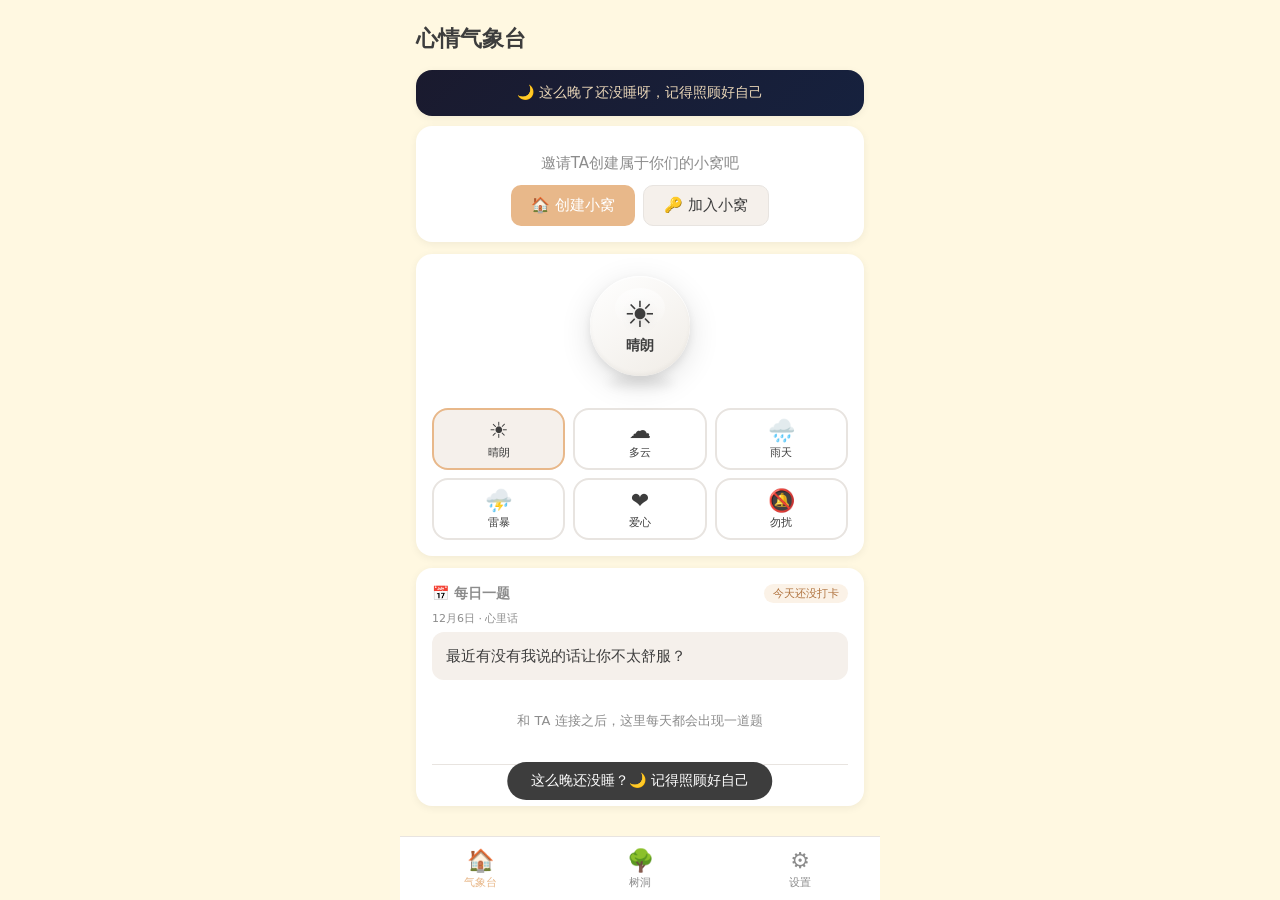
==== index.html @ a2e44a69 "Add files via upload" ====
<!DOCTYPE html>
<html lang="zh-CN">
<head>
<meta charset="UTF-8">
<meta http-equiv="Content-Type" content="text/html; charset=UTF-8">
<meta http-equiv="Cache-Control" content="no-cache,no-store,must-revalidate">
<meta http-equiv="Pragma" content="no-cache">
<meta http-equiv="Expires" content="0">
<meta name="viewport" content="width=device-width,initial-scale=1,maximum-scale=1,user-scalable=no,viewport-fit=cover">
<meta name="apple-mobile-web-app-capable" content="yes">
<meta name="apple-mobile-web-app-status-bar-style" content="default">
<meta name="theme-color" content="#FAFAF8">
<title>心情气象台</title>
<script>console.log('v3 loaded');document.body.style.background='#FFF7ED';</script>
<link rel="manifest" href="manifest.json">
<link rel="icon" type="image/png" href="icon-192.png">
<link rel="apple-touch-icon" href="apple-touch-icon.png">
<link rel="stylesheet" href="css/style.css">
</head>
<body>

<div id="screen-auth" style="display:none"></div>

<div id="app">

<div id="view-weather" class="view active">
<header class="view-header"><h1>心情气象台</h1><span class="room-badge" id="room-badge"></span></header>

<div id="care-banner"></div>
<div id="status-area"></div>

<div class="card my-mood-card" id="my-mood-card">
<div class="mood3d-wrapper">
<div class="mood3d-button"><span class="mood3d-shine"></span><span class="mood3d-icon" id="mood3d-icon">☀️</span><span class="mood3d-label" id="mood3d-label">晴朗</span></div>
<div class="mood3d-shadow"></div>
</div>
<div class="mood3d-grid">
<div class="mood3d-opt" data-mood="sunny" onclick="pickMood('sunny')"><span>☀️</span><span>晴朗</span></div>
<div class="mood3d-opt" data-mood="cloudy" onclick="pickMood('cloudy')"><span>☁️</span><span>多云</span></div>
<div class="mood3d-opt" data-mood="rainy" onclick="pickMood('rainy')"><span>🌧️</span><span>雨天</span></div>
<div class="mood3d-opt" data-mood="storm" onclick="pickMood('storm')"><span>⛈️</span><span>雷暴</span></div>
<div class="mood3d-opt" data-mood="love" onclick="pickMood('love')"><span>❤️</span><span>爱心</span></div>
<div class="mood3d-opt" data-mood="dnd" onclick="pickMood('dnd')"><span>🔕</span><span>勿扰</span></div>
</div>
<div id="mood-note-display"></div>
</div>

<div id="daily-section"></div>

<div class="card" id="crane-jar-card" style="display:none"></div>
<div class="card partner-mood-card" id="partner-card" style="display:none">
<div class="card-title" id="partner-mood-title">TA的心情</div>
<div class="partner-mood-display"><span class="partner-mood-icon" id="partner-mood-icon">☀️</span><div><div class="partner-mood-label" id="partner-mood-label">晴朗</div><div class="partner-mood-updated" id="partner-mood-updated">尚未更新</div></div></div>
<div class="partner-mood-note" id="partner-mood-note"></div>
</div>

<div class="card" id="invite-card" style="display:none"></div>
</div>

<div id="view-chat" class="view">
<div id="timeline-area"></div>
<div id="input-bar-area"></div>
</div>

<div id="view-treehole" class="view">
<header class="view-header"><h1>树洞</h1><span class="header-subtitle">你的私密空间</span></header>
<div id="shared-diary-section"></div>
<div id="capsule-section"></div>
<div id="diary-section"></div>
<div id="memorial-section"></div>
</div>

<div id="view-settings" class="view">
<header class="view-header"><h1>设置</h1></header>
<div class="settings-list">
<div class="card setting-item"><div class="setting-info"><div class="setting-label">TA的称呼</div><div class="setting-desc" id="setting-partner-name"></div></div><button class="btn-text" onclick="editPartnerName()">修改</button></div>
<div class="card setting-item" id="setting-pair"><div class="setting-info"><div class="setting-label">连接TA</div><div class="setting-desc">创建或加入房间</div></div><button class="btn-text" onclick="openPairing()">去连接</button></div>
<div class="card setting-item" id="setting-room" style="display:none"><div class="setting-info"><div class="setting-label">房间号</div><div class="setting-desc" id="setting-room-code"></div></div><button class="btn-text btn-danger" onclick="leaveAndReset()">退出房间</button></div>
<div class="card setting-item"><div class="setting-info"><div class="setting-label">新消息提醒</div><div class="setting-desc" id="setting-push-desc">已关闭</div></div><button class="btn-text" id="setting-push-btn" onclick="Push.toggle()">开启</button></div>
<div class="card setting-item"><div class="setting-info"><div class="setting-label">提示音</div><div class="setting-desc">收到新消息时响一声</div></div><button class="btn-text" id="setting-push-sound" onclick="Push.toggleSound()">提示音 开 🔊</button></div>
<div class="card setting-item"><div class="setting-info"><div class="setting-label">清除本地数据</div><div class="setting-desc">删除本地记录、涂鸦和设置</div></div><button class="btn-text btn-danger" onclick="clearAllData()">清除</button></div>
</div>
<p class="version-info">心情气象台 v121</p>
</div>

<nav class="tab-bar">
<button class="tab-btn active" data-view="weather"><span class="tab-icon">🏠</span><span class="tab-label">气象台</span></button>
<button class="tab-btn" data-view="chat" id="tab-chat" style="display:none"><span class="tab-icon">💬</span><span class="tab-label">对话</span></button>
<button class="tab-btn" data-view="treehole"><span class="tab-icon">🌳</span><span class="tab-label">树洞</span></button>
<button class="tab-btn" data-view="settings"><span class="tab-icon">⚙️</span><span class="tab-label">设置</span></button>
</nav>
</div>

<!-- v114: 移除 #send-overlay（投递给TA）——旧的独立入口，功能已由对话页输入栏与涂鸦面板覆盖 -->
<div id="doodle-overlay" class="overlay hidden">
<div class="doodle-toolbar"><button class="btn-icon" onclick="Doodle.close(false)">✕</button><span class="doodle-title">情绪涂鸦</span><button class="btn-icon" id="btn-doodle-save" onclick="Doodle.close(true)">✓</button></div>
<div class="doodle-colors" id="doodle-colors">
<button class="color-btn active" data-color="#E57373" style="background:#E57373"></button>
<button class="color-btn" data-color="#FFB74D" style="background:#FFB74D"></button>
<button class="color-btn" data-color="#FFF176" style="background:#FFF176"></button>
<button class="color-btn" data-color="#81C784" style="background:#81C784"></button>
<button class="color-btn" data-color="#64B5F6" style="background:#64B5F6"></button>
<button class="color-btn" data-color="#9575CD" style="background:#9575CD"></button>
<button class="color-btn" data-color="#424242" style="background:#424242"></button>
<button class="color-btn" data-color="#FAFAF8" style="background:#FAFAF8;border:1px solid #ddd"></button>
</div>
<canvas id="doodle-canvas"></canvas>
<div class="doodle-controls">
<div class="brush-sizes" id="brush-sizes">
<button class="size-btn" data-size="3"><span class="brush-dot" style="width:4px;height:4px"></span></button>
<button class="size-btn active" data-size="6"><span class="brush-dot" style="width:8px;height:8px"></span></button>
<button class="size-btn" data-size="12"><span class="brush-dot" style="width:14px;height:14px"></span></button>
</div>
<button class="btn-secondary" id="btn-eraser">🧹 橡皮</button>
<button class="btn-secondary" id="btn-clear-canvas">🗑️ 清空</button>
<div class="bg-colors" id="bg-colors">
<button class="bg-btn active" data-bg="#F5F0EB" style="background:#F5F0EB" title="米黄"></button>
<button class="bg-btn" data-bg="#E8E4E0" style="background:#E8E4E0" title="浅灰"></button>
<button class="bg-btn" data-bg="#D5D0CA" style="background:#D5D0CA" title="深灰"></button>
</div>
</div>
</div>

<div id="pairing-overlay" class="overlay hidden" style="z-index:150">
<div class="send-header"><button class="btn-icon" onclick="closePairing()">✕</button><span class="send-title">连接TA</span></div>
<div id="pairing-options" style="padding:24px 20px;display:flex;flex-direction:column;gap:12px">
<div class="send-option-card" onclick="showCreateRoom()"><span class="send-opt-icon">🏗️</span><span class="send-opt-label">创建房间</span></div>
<div class="send-option-card" onclick="showJoinRoom()"><span class="send-opt-icon">🔑</span><span class="send-opt-label">加入房间</span></div>
<div class="send-option-card" onclick="openScanJoin()"><span class="send-opt-icon">📷</span><span class="send-opt-label">扫码进TA的房间</span></div>
</div>
<div id="pairing-create" class="hidden" style="padding:24px 20px">
<input type="password" id="create-password" class="auth-input" placeholder="设置房间密码（至少8位，别用生日和重复数字）" maxlength="20">
<p class="auth-error" id="create-error"></p>
<button class="btn-primary btn-full" onclick="doCreateRoom()">创建</button>
<div id="room-waiting" class="hidden" style="text-align:center;padding-top:20px">
<div class="auth-waiting-icon">💫</div>
<p style="font-size:14px;color:var(--text-secondary);margin-bottom:12px">等待TA加入…</p>
<div class="my-code-box"><span>房间号</span><strong id="room-code-display" style="cursor:pointer" title="点击复制" onclick="copyRoomCode()"></strong><div id="copy-hint" style="font-size:11px;color:var(--accent-green);margin-top:4px;display:none">已复制！</div></div>
<div style="margin:14px 0 6px;font-size:13px;font-weight:600">让TA扫这个码直接进</div>
<div id="pair-qr" style="display:flex;justify-content:center;background:#fff;border-radius:12px;padding:10px;width:fit-content;margin:0 auto"></div>
<p style="font-size:12px;color:var(--text-secondary);margin-top:8px">TA扫码后会直接跳到加入页，房间号已填好，只要输密码</p>
<button class="btn-secondary btn-full" style="margin-top:10px" onclick="shareInviteLink()">🔗 复制邀请链接</button>
<p style="font-size:12px;color:var(--text-secondary);margin-top:10px">也可以手动把房间号和密码发给TA</p>
<button class="btn-text" onclick="cancelCreate()">取消</button>
</div>
<button class="btn-text" onclick="showPairingOptions()" style="margin-top:8px">← 返回</button>
</div>
<div id="pairing-join" class="hidden" style="padding:24px 20px">
<p id="join-invite-hint" class="hidden" style="font-size:13px;color:var(--accent-green);margin-bottom:8px">💌 已从邀请链接读到房间号，输入密码即可</p>
<input type="text" id="join-code" class="auth-input" placeholder="输入房间号" maxlength="10" style="text-transform:uppercase">
<input type="password" id="join-password" class="auth-input" placeholder="输入房间密码" maxlength="20">
<p class="auth-error" id="join-error"></p>
<button class="btn-primary btn-full" onclick="doJoinRoom()">加入</button>
<button class="btn-text" onclick="startScan()" style="margin-top:8px">📷 用相机扫码</button>
<button class="btn-text" onclick="showPairingOptions()" style="margin-top:8px">← 返回</button>
</div>
<div id="pairing-scan" class="hidden" style="padding:24px 20px;text-align:center">
<div style="position:relative;width:100%;max-width:260px;margin:0 auto;border-radius:14px;overflow:hidden;background:#000">
<video id="scan-video" playsinline muted style="width:100%;display:block"></video>
</div>
<p id="scan-hint" style="font-size:12px;color:var(--text-secondary);margin-top:10px">把TA屏幕上的二维码放进框里</p>
<p class="auth-error" id="scan-error"></p>
<input type="file" id="scan-file" accept="image/*" class="hidden">
<button class="btn-secondary btn-full" onclick="document.getElementById('scan-file').click()" style="margin-top:6px">从相册选二维码</button>
<button class="btn-text" onclick="stopScan();showJoinRoom()" style="margin-top:8px">← 返回</button>
</div>
</div>

<div id="modal-shared-entry" class="modal hidden">
<div class="modal-backdrop"></div>
<div class="modal-card"><h3 id="shared-entry-modal-title"></h3><div class="shared-entry-mood" id="shared-entry-modal-mood"></div><p class="shared-entry-text" id="shared-entry-modal-text"></p><img class="shared-entry-doodle" id="shared-entry-modal-doodle" style="display:none" alt="涂鸦"><button class="btn-secondary btn-full" onclick="document.getElementById('modal-shared-entry').classList.add('hidden')">关闭</button></div>
</div>

<div id="mood-note-modal" class="modal hidden">
<div class="modal-backdrop mood-note-backdrop" onclick="Weather.closeMoodNote()"></div>
<div class="modal-card mood-note-pop">
<div class="mood-note-pop-head"><span class="mood-note-pop-emoji" id="mood-note-pop-emoji">☀️</span><span class="mood-note-pop-label" id="mood-note-pop-label">晴朗</span></div>
<p class="mood-note-pop-hint">发生甚么事情啦...</p>
<textarea id="mood-note-text" class="mood-note-ta" maxlength="60"></textarea>
<div class="mood-note-pop-actions">
<button class="btn-secondary" onclick="Weather.closeMoodNote()">取消</button>
<button class="btn-primary" onclick="Weather.saveMoodNote()">保存</button>
</div>
</div>
</div>

<div id="daily-sheet" class="dc-sheet hidden">
<div class="dc-sheet-backdrop" onclick="Daily.closeSheet(true)"></div>
<div class="dc-sheet-panel">
<div class="dc-sheet-q" id="ds-question"></div>
<textarea id="ds-text" class="dc-sheet-ta" maxlength="300" placeholder="写点什么…"></textarea>
<button class="dc-seal-btn" onclick="Daily.seal()">封存这封信</button>
</div>
</div>

<div id="toast" class="toast hidden"></div>

<script src="js/utils.js?v=120"></script>
<script src="js/qrdecode.js?v=120"></script>
<script src="js/storage.js?v=120"></script>
<script src="js/supabase.js?v=120"></script>
<script src="js/crypto.js?v=120"></script>
<script src="js/sync.js?v=120"></script>
<script src="js/weather.js?v=120"></script>
<script src="js/treehole.js?v=120"></script>
<script src="js/doodle.js?v=120"></script>
<script src="js/care.js?v=120"></script>
<script src="js/crane.js?v=120"></script>
<script src="js/weekly.js?v=120"></script>
<script src="js/push.js?v=120"></script>
<script src="js/daily.js?v=120"></script>
<script src="js/capsule.js?v=120"></script>
<script src="js/app.js?v=120"></script>
</body>
</html>
---- css/style.css ----
:root{--bg-primary:#FAFAF8;--bg-secondary:#F5F0EB;--bg-card:#FFFFFF;--text-primary:#3D3D3D;--text-secondary:#8C8C8C;--accent-warm:#E8B88A;--accent-blue:#B8C8D8;--accent-green:#A8C8A0;--accent-red:#D4A0A0;--border:#E8E4E0;--shadow:0 2px 8px rgba(0,0,0,0.06);--radius:16px;--radius-sm:10px;--font:'Segoe UI',system-ui,-apple-system,sans-serif;--tab-height:64px;--safe-bottom:env(safe-area-inset-bottom,0px);--primary:#E8B88A;--card:#FFFFFF;--text:#3D3D3D;--text-dim:#8C8C8C;--bg:#FFFFFF}*,*::before,*::after{box-sizing:border-box;margin:0;padding:0}html,body{height:100%;overflow:hidden}body{font-family:var(--font);background:var(--bg-primary);color:var(--text-primary);-webkit-font-smoothing:antialiased;-webkit-tap-highlight-color:transparent;user-select:none;-webkit-user-select:none}#app{height:100%;display:flex;flex-direction:column;max-width:480px;margin:0 auto;position:relative;overflow:hidden}.view{flex:1;overflow-y:auto;overflow-x:hidden;padding:16px 16px 24px;display:none;-webkit-overflow-scrolling:touch}.view.active{display:block}.view-header{display:flex;align-items:baseline;gap:10px;padding:8px 0 16px}.view-header h1{font-size:22px;font-weight:600}.header-subtitle{font-size:13px;color:var(--text-secondary)}.tab-bar{display:flex;background:var(--bg-card);border-top:1px solid var(--border);padding-bottom:var(--safe-bottom);height:calc(var(--tab-height) + var(--safe-bottom));flex-shrink:0}.tab-btn{flex:1;display:flex;flex-direction:column;align-items:center;justify-content:center;gap:2px;border:none;background:none;cursor:pointer;color:var(--text-secondary);transition:color 0.2s;font-family:var(--font);font-size:11px;-webkit-tap-highlight-color:transparent}.tab-btn{position:relative}.tab-btn.has-badge::after{content:'';position:absolute;top:4px;right:50%;margin-right:-18px;width:8px;height:8px;background:#F43F5E;border-radius:50%;border:2px solid var(--bg-card)}.tab-btn.active{color:var(--accent-warm)}.tab-icon{font-size:22px}.tab-label{font-size:11px}.card{background:var(--bg-card);border-radius:var(--radius);padding:16px;margin-bottom:12px;box-shadow:var(--shadow)}.card-title{font-size:14px;font-weight:600;color:var(--text-secondary);margin-bottom:12px}.btn-primary{background:var(--accent-warm);color:white;border:none;border-radius:var(--radius-sm);padding:10px 20px;font-size:15px;font-weight:500;cursor:pointer;font-family:var(--font);-webkit-tap-highlight-color:transparent}.btn-primary:active{background:#d4a67a;transform:scale(0.97)}.btn-secondary{background:var(--bg-secondary);color:var(--text-primary);border:1px solid var(--border);border-radius:var(--radius-sm);padding:10px 20px;font-size:15px;cursor:pointer;font-family:var(--font);-webkit-tap-highlight-color:transparent}.btn-text{background:none;border:none;color:var(--accent-warm);font-size:14px;cursor:pointer;font-family:var(--font);padding:4px 0;-webkit-tap-highlight-color:transparent}.btn-danger{color:var(--accent-red)!important}.btn-icon{background:none;border:none;font-size:20px;cursor:pointer;padding:8px;border-radius:50%;width:40px;height:40px;display:flex;align-items:center;justify-content:center;-webkit-tap-highlight-color:transparent}.btn-full{width:100%;padding:12px;font-size:16px;margin-top:8px}.mood3d-wrapper{display:flex;flex-direction:column;align-items:center;position:relative;padding:8px 0}.mood3d-button{position:relative;width:100px;height:100px;border-radius:50%;border:none;cursor:pointer;display:flex;flex-direction:column;align-items:center;justify-content:center;gap:4px;background:linear-gradient(145deg,#ffffff 0%,#f0ece6 100%);box-shadow:0 8px 32px rgba(0,0,0,0.12),0 4px 8px rgba(0,0,0,0.08),inset 0 1px 0 rgba(255,255,255,0.9),inset 0 -2px 4px rgba(0,0,0,0.04);transform:translateY(-2px);transition:transform 0.1s ease,box-shadow 0.1s ease;-webkit-tap-highlight-color:transparent;font-family:var(--font);outline:none;z-index:2}.mood3d-shine{position:absolute;top:12px;left:25%;width:50%;height:40%;border-radius:50%;background:linear-gradient(180deg,rgba(255,255,255,0.6) 0%,rgba(255,255,255,0) 100%);pointer-events:none}.mood3d-icon{font-size:36px;line-height:1;filter:drop-shadow(0 2px 4px rgba(0,0,0,0.1))}.mood3d-label{font-size:14px;font-weight:600}.mood3d-shadow{width:65px;height:12px;border-radius:50%;background:rgba(0,0,0,0.08);margin-top:-2px;filter:blur(5px)}.mood3d-grid{display:grid;grid-template-columns:repeat(3,1fr);gap:8px;padding-top:12px}.mood3d-opt{display:flex;flex-direction:column;align-items:center;gap:2px;padding:8px 4px;border:2px solid var(--border);border-radius:var(--radius);background:var(--bg-card);cursor:pointer;font-family:var(--font);font-size:11px;color:var(--text-primary);transition:all 0.15s;-webkit-tap-highlight-color:transparent}.mood3d-opt span:first-child{font-size:22px}.mood3d-opt:active{background:var(--bg-secondary);border-color:var(--accent-warm);transform:scale(0.95)}.mood3d-opt.selected{border-color:var(--accent-warm);background:var(--bg-secondary)}.partner-mood-display{display:flex;align-items:center;gap:14px;padding:4px 0}.partner-mood-icon{font-size:36px}.partner-mood-label{font-size:16px;font-weight:600}.partner-mood-updated{font-size:12px;color:var(--text-secondary);margin-top:2px}.partner-doodle-thumb{text-align:center;padding:8px 0}.partner-doodle-thumb img{max-width:160px;max-height:160px;border-radius:var(--radius-sm);border:1px solid var(--border);cursor:pointer}.partner-doodle-date{font-size:12px;color:var(--text-secondary);margin-top:6px}.history-item{display:flex;align-items:center;gap:10px;padding:12px 0;border-bottom:1px solid var(--border);cursor:pointer}.history-item:last-child{border-bottom:none}.history-mood{font-size:20px;flex-shrink:0}.history-preview{flex:1;font-size:14px;overflow:hidden;text-overflow:ellipsis;white-space:nowrap}.history-date{font-size:11px;color:var(--text-secondary);flex-shrink:0}.entry-textarea{width:100%;border:1px solid var(--border);border-radius:var(--radius-sm);padding:12px;font-family:var(--font);font-size:15px;resize:none;background:var(--bg-secondary);color:var(--text-primary);outline:none}.entry-textarea:focus{border-color:var(--accent-warm)}.entry-actions{margin-top:12px}.entry-mood-select{display:flex;gap:6px;margin-bottom:10px}.mood-stamp-btn{width:44px;height:44px;border-radius:50%;border:2px solid var(--border);background:var(--bg-card);font-size:22px;cursor:pointer;transition:all 0.2s;-webkit-tap-highlight-color:transparent;display:flex;align-items:center;justify-content:center}.mood-stamp-btn.selected{border-color:var(--accent-warm);background:var(--bg-secondary);transform:scale(1.1)}.entry-submit-row{display:flex;gap:8px;justify-content:flex-end}.entry-timeline{display:flex;flex-direction:column;gap:8px;margin-top:16px;padding-bottom:40px}.date-group{margin-bottom:8px}.date-group-label{font-size:12px;color:var(--text-secondary);padding:8px 0 4px;font-weight:500}.entry-item{background:var(--bg-card);border-radius:var(--radius-sm);padding:14px 16px;box-shadow:var(--shadow);border-left:3px solid transparent}.entry-item.mood-sunny{border-left-color:#FFB74D}.entry-item.mood-cloudy{border-left-color:#B8C8D8}.entry-item.mood-rainy{border-left-color:#64B5F6}.entry-item.mood-storm{border-left-color:#9575CD}.entry-item.mood-love{border-left-color:#E57373}.entry-item.mood-dnd{border-left-color:#B0B0B0}.entry-item-header{display:flex;justify-content:space-between;align-items:center;margin-bottom:6px}.entry-item-mood{font-size:20px}.entry-item-time{font-size:11px;color:var(--text-secondary)}.entry-item-text{font-size:14px;line-height:1.5;white-space:pre-wrap;word-break:break-word}.entry-item-doodle{margin-top:8px}.entry-item-doodle img{max-width:120px;max-height:120px;border-radius:var(--radius-sm);border:1px solid var(--border);cursor:pointer}.entry-item-actions{display:flex;justify-content:flex-end;gap:8px;margin-top:8px}.share-btn{font-size:12px;padding:6px 12px;border-radius:20px;border:1px solid var(--accent-warm);background:var(--bg-card);color:var(--accent-warm);cursor:pointer;font-family:var(--font)}.share-btn.shared{background:var(--accent-warm);color:white}.delete-btn{font-size:12px;padding:6px 12px;border-radius:20px;border:1px solid var(--border);background:var(--bg-card);color:var(--text-secondary);cursor:pointer;font-family:var(--font)}.delete-btn:active{background:var(--accent-red);color:white;border-color:var(--accent-red)}.settings-list{display:flex;flex-direction:column;gap:8px}.setting-item{display:flex;align-items:center;justify-content:space-between}.setting-info{flex:1;margin-right:12px}.setting-label{font-size:15px;font-weight:500}.setting-desc{font-size:12px;color:var(--text-secondary);margin-top:2px}.overlay{position:fixed;inset:0;z-index:100;background:var(--bg-primary);display:flex;flex-direction:column}.overlay.hidden{display:none}.send-header{display:flex;align-items:center;justify-content:space-between;padding:8px 12px;background:var(--bg-card);border-bottom:1px solid var(--border);height:48px;flex-shrink:0}.send-title{font-size:16px;font-weight:600}.send-options{display:flex;flex-direction:column;gap:12px;padding:24px 20px}.send-option-card{display:flex;align-items:center;gap:14px;padding:20px;background:var(--bg-card);border:1px solid var(--border);border-radius:var(--radius);cursor:pointer;font-family:var(--font);font-size:16px;-webkit-tap-highlight-color:transparent}.send-option-card:active{background:var(--bg-secondary);border-color:var(--accent-warm)}.send-opt-icon{font-size:32px}.send-opt-label{font-weight:500}.send-textarea{width:calc(100% - 40px);border:1px solid var(--border);border-radius:var(--radius);padding:16px;font-family:var(--font);font-size:16px;resize:none;background:var(--bg-card);outline:none;margin:16px 20px}.send-mood-row{display:flex;align-items:center;gap:8px;padding:0 20px;margin-bottom:16px}.send-mood-label{font-size:13px;color:var(--text-secondary);white-space:nowrap}.send-mood-select{display:flex;gap:4px}.send-actions{display:flex;align-items:center;justify-content:space-between;padding:0 20px}.send-save-label{font-size:13px;color:var(--text-secondary);cursor:pointer;display:flex;align-items:center;gap:4px}.doodle-toolbar{display:flex;align-items:center;justify-content:space-between;padding:8px 12px;background:var(--bg-card);border-bottom:1px solid var(--border);height:48px;flex-shrink:0}.doodle-title{font-size:16px;font-weight:600}.doodle-colors{display:flex;gap:6px;padding:10px 12px;justify-content:center;flex-shrink:0}.color-btn{width:30px;height:30px;border-radius:50%;border:2px solid transparent;cursor:pointer;transition:transform 0.15s,border-color 0.15s;-webkit-tap-highlight-color:transparent}.color-btn:active,.color-btn.active{transform:scale(1.2);border-color:var(--text-primary)}#doodle-canvas{flex:1;width:100%;touch-action:none;cursor:crosshair}.doodle-controls{display:flex;align-items:center;gap:8px;padding:10px 12px calc(10px + env(safe-area-inset-bottom,0px));background:var(--bg-card);border-top:1px solid var(--border);flex-shrink:0;flex-wrap:wrap;justify-content:center}.brush-sizes{display:flex;gap:4px;align-items:center}.size-btn{width:32px;height:32px;border-radius:50%;border:2px solid var(--border);background:var(--bg-card);cursor:pointer;display:flex;align-items:center;justify-content:center;-webkit-tap-highlight-color:transparent}.size-btn.active{border-color:var(--accent-warm);background:var(--bg-secondary)}.brush-dot{background:var(--text-primary);border-radius:50%}.bg-colors{display:flex;gap:4px;align-items:center}.bg-btn{width:24px;height:24px;border-radius:50%;border:2px solid var(--border);cursor:pointer;-webkit-tap-highlight-color:transparent}.bg-btn.active{border-color:var(--text-primary)}.modal{position:fixed;inset:0;z-index:200;display:flex;align-items:center;justify-content:center}.modal.hidden{display:none}.modal-backdrop{position:absolute;inset:0;background:rgba(0,0,0,0.3);backdrop-filter:blur(2px)}.modal-card{position:relative;background:var(--bg-card);border-radius:var(--radius);padding:24px;width:90%;max-width:340px;box-shadow:0 8px 32px rgba(0,0,0,0.12);display:flex;flex-direction:column;gap:12px}.modal-card h3{font-size:18px;font-weight:600;text-align:center}.shared-entry-text{font-size:15px;line-height:1.6;white-space:pre-wrap;color:var(--text-primary)}.shared-entry-doodle{max-width:100%;border-radius:var(--radius-sm);border:1px solid var(--border)}.shared-entry-mood{font-size:36px;text-align:center}.toast{position:fixed;bottom:100px;left:50%;transform:translateX(-50%);background:var(--text-primary);color:white;padding:10px 24px;border-radius:24px;font-size:14px;z-index:300;opacity:0;transition:opacity 0.3s;pointer-events:none}.toast.show{opacity:1}.toast.hidden{display:none}.empty-hint{text-align:center;color:var(--text-secondary);font-size:13px;padding:20px 0}.hidden{display:none!important}::-webkit-scrollbar{width:0;background:transparent}.doodle-fullscreen{position:fixed;inset:0;z-index:150;background:rgba(0,0,0,0.85);display:flex;align-items:center;justify-content:center;cursor:pointer}.doodle-fullscreen img{max-width:95%;max-height:95%;border-radius:var(--radius)}#screen-auth{position:fixed;inset:0;z-index:500;background:var(--bg-primary);display:flex;align-items:center;justify-content:center}.auth-container{width:90%;max-width:360px;text-align:center}.auth-icon{font-size:64px;margin-bottom:12px}.auth-container h2{font-size:24px;font-weight:600;margin-bottom:8px}.auth-desc{font-size:14px;color:var(--text-secondary);margin-bottom:24px;line-height:1.6}.auth-input{width:100%;padding:14px 16px;border:1px solid var(--border);border-radius:var(--radius);font-size:18px;font-family:var(--font);text-align:center;background:var(--bg-card);color:var(--text-primary);outline:none;margin-bottom:12px;-webkit-tap-highlight-color:transparent}.auth-input:focus{border-color:var(--accent-warm)}.auth-hint{font-size:13px;color:var(--text-secondary);margin-bottom:16px;line-height:1.5}.auth-error{font-size:13px;color:var(--accent-red);min-height:20px;margin-bottom:8px}.my-code-box{background:var(--bg-secondary);border-radius:var(--radius);padding:14px;margin-bottom:16px;text-align:center}.my-code-box span{display:block;font-size:12px;color:var(--text-secondary);margin-bottom:4px}.my-code-box strong{font-size:28px;letter-spacing:4px;color:var(--accent-warm)}.auth-waiting-icon{font-size:56px;margin-bottom:16px;animation:float 2s ease-in-out infinite}@keyframes float{0%,100%{transform:translateY(0)}50%{transform:translateY(-8px)}}.room-badge{font-size:11px;color:var(--accent-warm);background:var(--bg-secondary);padding:2px 10px;border-radius:10px;font-weight:500}#view-chat.active{display:flex;flex-direction:column;overflow:hidden;padding:0;height:100%;background:transparent}#view-chat.active #timeline-area{flex:1;min-height:0;overflow-y:auto;-webkit-overflow-scrolling:touch;padding:0}#view-chat.active #timeline-area>.card{border-radius:18px 18px 0 0;box-shadow:none;margin-bottom:0;padding:12px 16px;min-height:100%;background:rgba(255,255,255,0.25)}#view-chat.active #input-bar-area{flex-shrink:0;padding:8px 0 12px}.version-info{text-align:center;font-size:11px;color:var(--text-secondary);margin-top:24px;padding-bottom:24px}

/* ==================== v118 新增：心情备注 / 每日一题 / 时光胶囊 / 推送设置 ==================== */
/* ---- v119：心情备注改为弹窗化，主界面只留一张清爽展示卡 ---- */
.mood-note-display:empty{display:none}
.mood-note-show{display:flex;align-items:center;gap:10px;margin-top:12px;padding:12px 14px;background:var(--bg-secondary);border-radius:var(--radius-sm);cursor:pointer;transition:transform 0.15s}
.mood-note-show:active{transform:scale(0.98)}
.mood-note-show-emoji{font-size:20px;line-height:1;flex-shrink:0}
.mood-note-show-text{flex:1;min-width:0;font-size:14px;line-height:1.5;color:var(--text-primary);word-break:break-word}
.mood-note-show-label{font-weight:600}
.mood-note-show-clear{flex-shrink:0;background:none;border:none;color:var(--text-secondary);font-size:14px;cursor:pointer;padding:4px 2px;line-height:1;font-family:var(--font)}
.partner-mood-note{margin-top:8px}
.partner-note{font-size:13px;line-height:1.5;color:var(--text-primary);background:var(--bg-secondary);border-radius:10px;padding:8px 12px;word-break:break-word}

/* ---- v119：备注弹窗（居中卡片 + 深遮罩毛玻璃 + 缩放入场）---- */
.modal-backdrop.mood-note-backdrop{background:rgba(0,0,0,0.45);backdrop-filter:blur(4px);-webkit-backdrop-filter:blur(4px)}
.modal-card.mood-note-pop{width:88%;max-width:360px;padding:22px 20px 18px;gap:0}
.mood-note-pop-head{display:flex;align-items:center;justify-content:center;gap:10px}
.mood-note-pop-emoji{font-size:34px;line-height:1}
.mood-note-pop-label{font-size:18px;font-weight:600}
.mood-note-pop-hint{font-size:13px;color:var(--text-secondary);text-align:center;margin:8px 0 14px}
.mood-note-ta{display:block;width:100%;height:80px;border:none;border-radius:12px;background:var(--bg-secondary);padding:12px 14px;font-family:var(--font);font-size:15px;line-height:1.5;color:var(--text-primary);resize:none;outline:none;user-select:text;-webkit-user-select:text}
.mood-note-ta:focus{background:#F1EBE4}
.mood-note-pop-actions{display:flex;gap:10px;margin-top:16px}
.mood-note-pop-actions button{flex:1;padding:11px 0;font-size:15px}
@keyframes moodNoteFade{from{opacity:0}to{opacity:1}}
@keyframes moodNoteIn{from{opacity:0;transform:scale(0.9)}to{opacity:1;transform:scale(1)}}
#mood-note-modal:not(.hidden) .mood-note-backdrop{animation:moodNoteFade 0.2s ease}
#mood-note-modal:not(.hidden) .mood-note-pop{animation:moodNoteIn 0.24s cubic-bezier(0.34,1.4,0.64,1)}

.daily-card .daily-head{display:flex;justify-content:space-between;align-items:center;margin-bottom:8px}
.daily-streak{font-size:11px;color:#B0733F;background:#FBF2E7;border-radius:10px;padding:2px 9px;font-weight:500}
.daily-streak.ready{color:#2F7D4F;background:#E9F6EE}
.daily-cat{font-size:11px;color:var(--text-dim);margin-bottom:6px}
.daily-q{font-size:15px;line-height:1.6;font-weight:500;color:var(--text-primary);background:var(--bg-secondary);border-radius:12px;padding:12px 14px;margin-bottom:12px}
.daily-ans{margin-top:10px;border-left:3px solid var(--border);padding-left:10px}
.daily-ans.mine{border-left-color:var(--accent-warm)}
.daily-ans.ta{border-left-color:#8CB3D9}
.daily-ans-who{font-size:11px;color:var(--text-dim);margin-bottom:3px;display:flex;align-items:center;gap:6px}
.daily-edit{font-size:11px!important;padding:0!important}
.daily-ans-text{font-size:14px;line-height:1.6;white-space:pre-wrap;word-break:break-word;color:var(--text-primary)}
.daily-wait{font-size:13px;color:var(--text-dim);margin-top:10px;padding-left:10px}
.daily-past-head{font-size:12px;color:var(--text-secondary);margin-top:14px;padding-top:10px;border-top:1px solid var(--border);cursor:pointer}
.daily-past{margin-top:8px;max-height:320px;overflow-y:auto}
.daily-past-item{padding:10px 0;border-bottom:1px solid var(--border)}
.daily-past-item:last-child{border-bottom:none}
.daily-past-date{font-size:11px;color:var(--text-dim);margin-bottom:3px}
.daily-past-q{font-size:13px;font-weight:500;margin-bottom:5px;color:var(--text-primary)}
.daily-past-a{font-size:13px;line-height:1.5;color:var(--text-primary);margin-bottom:3px;word-break:break-word}
.daily-tag{display:inline-block;font-size:10px;color:#B0733F;background:#FBF2E7;border-radius:8px;padding:1px 6px;margin-right:6px;vertical-align:1px}
.daily-tag.ta{color:#4A7396;background:#EAF1F8}
.daily-foot{font-size:11px;color:var(--text-dim);text-align:center;margin-top:14px;padding-top:10px;border-top:1px solid var(--border)}

.capsule-form{margin-bottom:12px}
.capsule-presets{display:flex;gap:6px;flex-wrap:wrap;margin-top:8px}
.chip{background:var(--bg-secondary);border:1px solid var(--border);border-radius:20px;padding:5px 12px;font-size:12px;color:var(--text-primary);cursor:pointer;font-family:var(--font)}
.chip:active{border-color:var(--accent-warm)}
.capsule-date-row{display:flex;align-items:center;gap:8px;margin-top:10px;font-size:12px;color:var(--text-secondary)}
.capsule-date{flex:1;padding:7px 10px;border:1px solid var(--border);border-radius:8px;background:var(--bg);color:var(--text-primary);font-family:var(--font);font-size:13px}
.capsule-item{border:1px solid var(--border);border-radius:12px;padding:12px;margin-top:10px;background:var(--bg)}
.capsule-item.ready{border-color:#A8C8A0;background:#F6FBF6}
.capsule-item.opened{background:var(--bg-card)}
.capsule-item-head{display:flex;align-items:center;gap:10px}
.capsule-ico{font-size:24px;flex-shrink:0}
.capsule-meta{flex:1;min-width:0}
.capsule-title{font-size:14px;font-weight:600;color:var(--text-primary)}
.capsule-sub{font-size:11px;color:var(--text-dim);margin-top:2px}
.capsule-del{flex-shrink:0;font-size:11px!important}
.capsule-text-open{font-size:14px;line-height:1.7;white-space:pre-wrap;word-break:break-word;color:var(--text-primary);margin-top:10px;padding-top:10px;border-top:1px dashed var(--border)}
.capsule-open-btn{margin-top:10px;padding:8px 16px!important;font-size:14px!important}
.capsule-locked-hint{font-size:11px;color:var(--text-dim);margin-top:6px}
.capsule-foot{font-size:10px;color:var(--text-dim);text-align:center;margin-top:14px;padding-top:10px;border-top:1px solid var(--border);line-height:1.5}
.capsule-letter{font-size:15px;line-height:1.8;white-space:pre-wrap;word-break:break-word;color:var(--text-primary);background:var(--bg-secondary);border-radius:12px;padding:14px;max-height:46vh;overflow-y:auto}
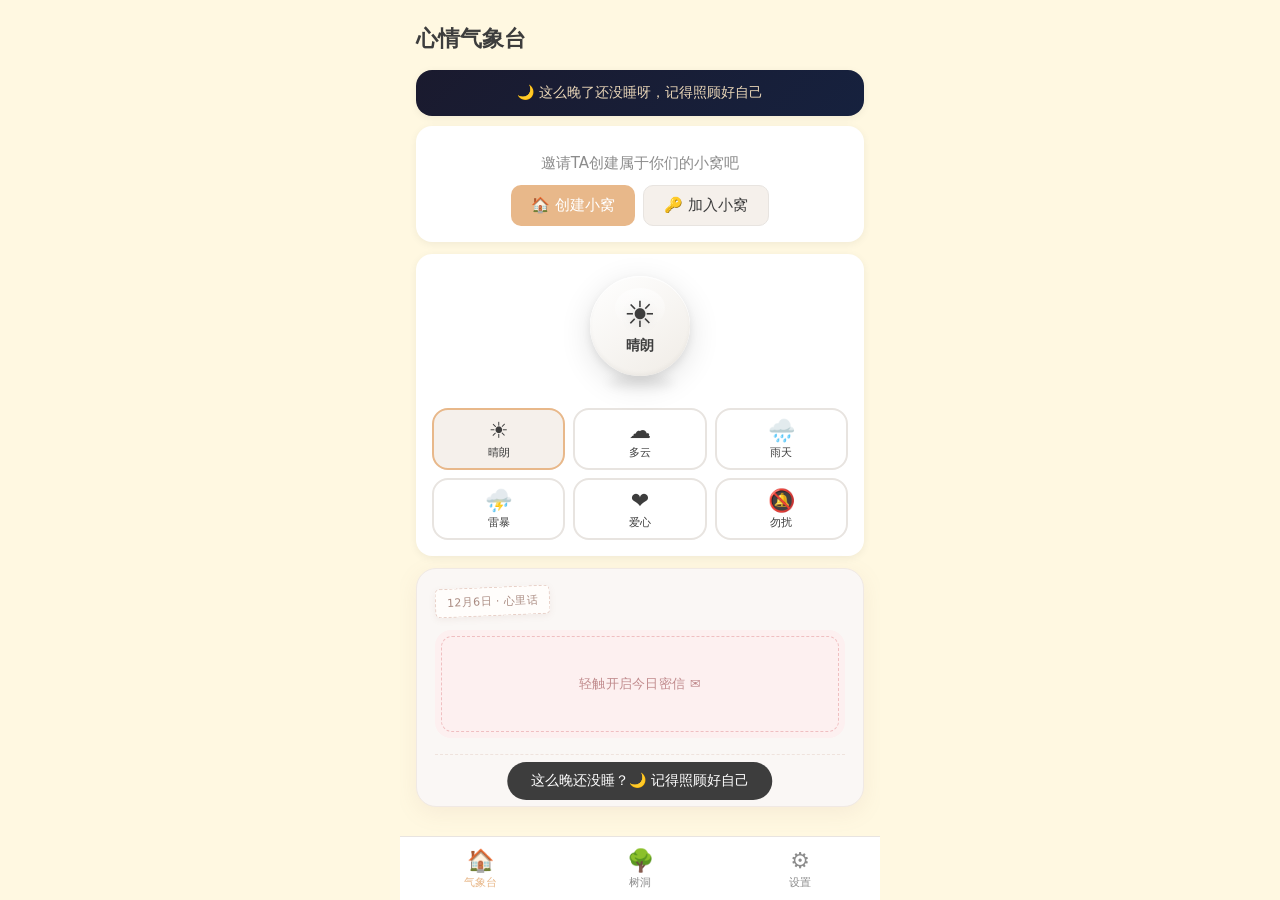
==== commit 9a08b055: "Add files via upload" ====
--- a/index.html
+++ b/index.html
@@ -195,21 +195,21 @@
 
 <div id="toast" class="toast hidden"></div>
 
-<script src="js/utils.js?v=120"></script>
-<script src="js/qrdecode.js?v=120"></script>
-<script src="js/storage.js?v=120"></script>
-<script src="js/supabase.js?v=120"></script>
-<script src="js/crypto.js?v=120"></script>
-<script src="js/sync.js?v=120"></script>
-<script src="js/weather.js?v=120"></script>
-<script src="js/treehole.js?v=120"></script>
-<script src="js/doodle.js?v=120"></script>
-<script src="js/care.js?v=120"></script>
-<script src="js/crane.js?v=120"></script>
-<script src="js/weekly.js?v=120"></script>
-<script src="js/push.js?v=120"></script>
-<script src="js/daily.js?v=120"></script>
-<script src="js/capsule.js?v=120"></script>
-<script src="js/app.js?v=120"></script>
+<script src="js/utils.js?v=121"></script>
+<script src="js/qrdecode.js?v=121"></script>
+<script src="js/storage.js?v=121"></script>
+<script src="js/supabase.js?v=121"></script>
+<script src="js/crypto.js?v=121"></script>
+<script src="js/sync.js?v=121"></script>
+<script src="js/weather.js?v=121"></script>
+<script src="js/treehole.js?v=121"></script>
+<script src="js/doodle.js?v=121"></script>
+<script src="js/care.js?v=121"></script>
+<script src="js/crane.js?v=121"></script>
+<script src="js/weekly.js?v=121"></script>
+<script src="js/push.js?v=121"></script>
+<script src="js/daily.js?v=121"></script>
+<script src="js/capsule.js?v=121"></script>
+<script src="js/app.js?v=121"></script>
 </body>
 </html>
--- a/css/style.css
+++ b/css/style.css
@@ -28,28 +28,68 @@
 #mood-note-modal:not(.hidden) .mood-note-backdrop{animation:moodNoteFade 0.2s ease}
 #mood-note-modal:not(.hidden) .mood-note-pop{animation:moodNoteIn 0.24s cubic-bezier(0.34,1.4,0.64,1)}
 
-.daily-card .daily-head{display:flex;justify-content:space-between;align-items:center;margin-bottom:8px}
+/* 时光胶囊复用这两个类名，保留 */
+.daily-head{display:flex;justify-content:space-between;align-items:center;margin-bottom:8px}
 .daily-streak{font-size:11px;color:#B0733F;background:#FBF2E7;border-radius:10px;padding:2px 9px;font-weight:500}
 .daily-streak.ready{color:#2F7D4F;background:#E9F6EE}
-.daily-cat{font-size:11px;color:var(--text-dim);margin-bottom:6px}
-.daily-q{font-size:15px;line-height:1.6;font-weight:500;color:var(--text-primary);background:var(--bg-secondary);border-radius:12px;padding:12px 14px;margin-bottom:12px}
-.daily-ans{margin-top:10px;border-left:3px solid var(--border);padding-left:10px}
-.daily-ans.mine{border-left-color:var(--accent-warm)}
-.daily-ans.ta{border-left-color:#8CB3D9}
-.daily-ans-who{font-size:11px;color:var(--text-dim);margin-bottom:3px;display:flex;align-items:center;gap:6px}
-.daily-edit{font-size:11px!important;padding:0!important}
-.daily-ans-text{font-size:14px;line-height:1.6;white-space:pre-wrap;word-break:break-word;color:var(--text-primary)}
-.daily-wait{font-size:13px;color:var(--text-dim);margin-top:10px;padding-left:10px}
-.daily-past-head{font-size:12px;color:var(--text-secondary);margin-top:14px;padding-top:10px;border-top:1px solid var(--border);cursor:pointer}
-.daily-past{margin-top:8px;max-height:320px;overflow-y:auto}
-.daily-past-item{padding:10px 0;border-bottom:1px solid var(--border)}
-.daily-past-item:last-child{border-bottom:none}
-.daily-past-date{font-size:11px;color:var(--text-dim);margin-bottom:3px}
-.daily-past-q{font-size:13px;font-weight:500;margin-bottom:5px;color:var(--text-primary)}
-.daily-past-a{font-size:13px;line-height:1.5;color:var(--text-primary);margin-bottom:3px;word-break:break-word}
-.daily-tag{display:inline-block;font-size:10px;color:#B0733F;background:#FBF2E7;border-radius:8px;padding:1px 6px;margin-right:6px;vertical-align:1px}
-.daily-tag.ta{color:#4A7396;background:#EAF1F8}
-.daily-foot{font-size:11px;color:var(--text-dim);text-align:center;margin-top:14px;padding-top:10px;border-top:1px solid var(--border)}
+
+/* ==================== v120：每日一题（密信盲盒风） ==================== */
+/* 卡片 = 一封复古信封/明信片 */
+.daily-card{background:#FAF7F5;border:1px solid #F0E9E4;border-radius:20px;box-shadow:0 6px 22px rgba(170,128,116,0.10);padding:18px 18px 16px}
+.dc-head{display:flex;margin-bottom:14px}
+/* 邮票贴纸 */
+.dc-stamp{display:inline-block;padding:6px 11px;background:#FFFDFB;border:1px dashed #E7CFC6;border-radius:5px;font-size:11px;letter-spacing:0.4px;color:#A98A80;transform:rotate(-2.4deg);box-shadow:0 2px 6px rgba(170,128,116,0.10)}
+/* 盲盒：盖住问题的色块 */
+.dc-scratch{position:relative;min-height:108px;display:flex;align-items:center;justify-content:center;background:#FDF0F0;border-radius:16px;cursor:pointer;overflow:hidden;transition:opacity 0.3s ease,transform 0.3s ease;-webkit-tap-highlight-color:transparent}
+.dc-scratch::after{content:'';position:absolute;inset:6px;border:1px dashed rgba(229,152,155,0.55);border-radius:11px;pointer-events:none}
+.dc-scratch-txt{font-size:13px;color:#C08A8C;letter-spacing:0.3px}
+.dc-scratch.dc-opening{opacity:0;transform:scale(0.96)}
+/* 刮开后浮现的问题：衬线 + 斜体，居中，上下留白 */
+.dc-question{font-family:Georgia,'Times New Roman','Songti SC','STSong','Noto Serif SC',serif;font-style:italic;font-size:17px;line-height:1.9;text-align:center;color:#4A4340;padding:24px 14px;animation:dcQIn 0.5s ease both}
+@keyframes dcQIn{from{opacity:0;transform:translateY(6px)}to{opacity:1;transform:none}}
+/* 写回信的入口（一行轻提示，不是大按钮） */
+.dc-write{margin-top:2px;padding:13px 16px;border-radius:14px;background:#fff;border:1px dashed #E7DCD6;font-size:14px;color:#B3A49D;text-align:center;cursor:pointer;transition:border-color 0.2s}
+.dc-write:active{border-color:#E5989B}
+/* 封存后的回执卡 */
+.dc-sealed{margin-top:2px;padding:14px 16px;border-radius:14px;background:#fff;border:1px solid #F2EAE6;cursor:pointer}
+.dc-sealed-txt{display:block;font-size:14.5px;line-height:1.7;color:#4A4340;white-space:pre-wrap;word-break:break-word}
+.dc-sealed-tag{display:inline-block;margin-top:8px;font-size:10px;letter-spacing:0.5px;color:#C08A8C;background:#FDF0F0;border-radius:9px;padding:2px 8px}
+/* TA 的回信 */
+.dc-from-ta{margin-top:14px;padding-top:12px;border-top:1px dashed #EFE3DD}
+.dc-from-ta-who{display:block;font-size:11px;color:#B3A49D;margin-bottom:6px}
+.dc-from-ta-text{font-size:14px;line-height:1.7;color:#4A4340;white-space:pre-wrap;word-break:break-word}
+.dc-note{font-size:12.5px;color:#B3A49D;margin-top:10px;text-align:center}
+/* 往期密信 */
+.dc-past-head{font-size:12px;color:#B3A49D;margin-top:16px;padding-top:12px;border-top:1px dashed #EFE3DD;cursor:pointer;text-align:center}
+.dc-past{margin-top:10px;max-height:300px;overflow-y:auto}
+.dc-past-item{padding:11px 0;border-bottom:1px dashed #F2EAE6}
+.dc-past-item:last-child{border-bottom:none}
+.dc-past-date{font-size:11px;color:#B3A49D;margin-bottom:4px}
+.dc-past-q{font-family:Georgia,'Songti SC','STSong',serif;font-style:italic;font-size:13px;line-height:1.7;color:#6B625D;margin-bottom:6px}
+.dc-past-a{font-size:13px;line-height:1.6;color:#4A4340;margin-bottom:4px;word-break:break-word}
+.dc-tag{display:inline-block;font-size:10px;color:#C08A8C;background:#FDF0F0;border-radius:8px;padding:1px 7px;margin-right:6px;vertical-align:1px}
+.dc-tag.ta{color:#9C8BA8;background:#F5F0F7}
+/* 底部：交叠的心 + 默契值（原打卡天数已去掉） */
+.dc-foot{display:flex;align-items:center;justify-content:center;gap:7px;margin-top:16px;padding-top:13px;border-top:1px dashed #EFE3DD}
+.dc-hearts{display:block}
+.dc-foot-txt{font-size:12px;color:#B3A49D;letter-spacing:0.3px}
+/* 今天双方都回信了 → 亮一个小小的「今天 +1」 */
+.dc-foot-up{font-size:11px;font-weight:600;color:#E0727A;background:#FDECEE;border-radius:9px;padding:2px 7px;letter-spacing:0.2px}
+
+/* ---- v120：写信用的底部弹窗（Bottom Sheet）---- */
+.dc-sheet{position:fixed;inset:0;z-index:210;display:flex;align-items:flex-end;justify-content:center}
+.dc-sheet-backdrop{position:absolute;inset:0;background:rgba(0,0,0,0.38);backdrop-filter:blur(3px);-webkit-backdrop-filter:blur(3px);animation:dcFade 0.22s ease}
+.dc-sheet-panel{position:relative;width:100%;max-width:480px;background:#fff;border-radius:22px 22px 0 0;padding:20px 20px calc(18px + var(--safe-bottom));box-shadow:0 -6px 28px rgba(0,0,0,0.14);animation:dcSheetUp 0.3s cubic-bezier(0.34,1.2,0.64,1)}
+.dc-sheet-q{font-size:12px;line-height:1.6;color:#B3A49D;text-align:center;padding:0 6px 14px;border-bottom:1px dashed #F2EAE6;margin-bottom:14px}
+/* 纯白无边框的书写区（不再是灰色大框） */
+.dc-sheet-ta{display:block;width:100%;min-height:132px;border:none;background:transparent;padding:0 2px;font-family:var(--font);font-size:16px;line-height:1.85;color:#3D3D3D;resize:none;outline:none;user-select:text;-webkit-user-select:text}
+.dc-sheet-ta::placeholder{color:#CFC5BF}
+.dc-seal-btn{display:block;width:100%;margin-top:16px;padding:14px 0;border:none;border-radius:999px;background:#E5989B;color:#fff;font-family:var(--font);font-size:15.5px;font-weight:500;letter-spacing:0.5px;cursor:pointer;-webkit-tap-highlight-color:transparent;transition:transform 0.15s,opacity 0.15s}
+.dc-seal-btn:active{transform:scale(0.98);opacity:0.9}
+@keyframes dcFade{from{opacity:0}to{opacity:1}}
+@keyframes dcSheetUp{from{transform:translateY(100%)}to{transform:translateY(0)}}
+#daily-sheet:not(.hidden) .dc-sheet-backdrop{animation:dcFade 0.22s ease}
+#daily-sheet:not(.hidden) .dc-sheet-panel{animation:dcSheetUp 0.3s cubic-bezier(0.34,1.2,0.64,1)}
 
 .capsule-form{margin-bottom:12px}
 .capsule-presets{display:flex;gap:6px;flex-wrap:wrap;margin-top:8px}
